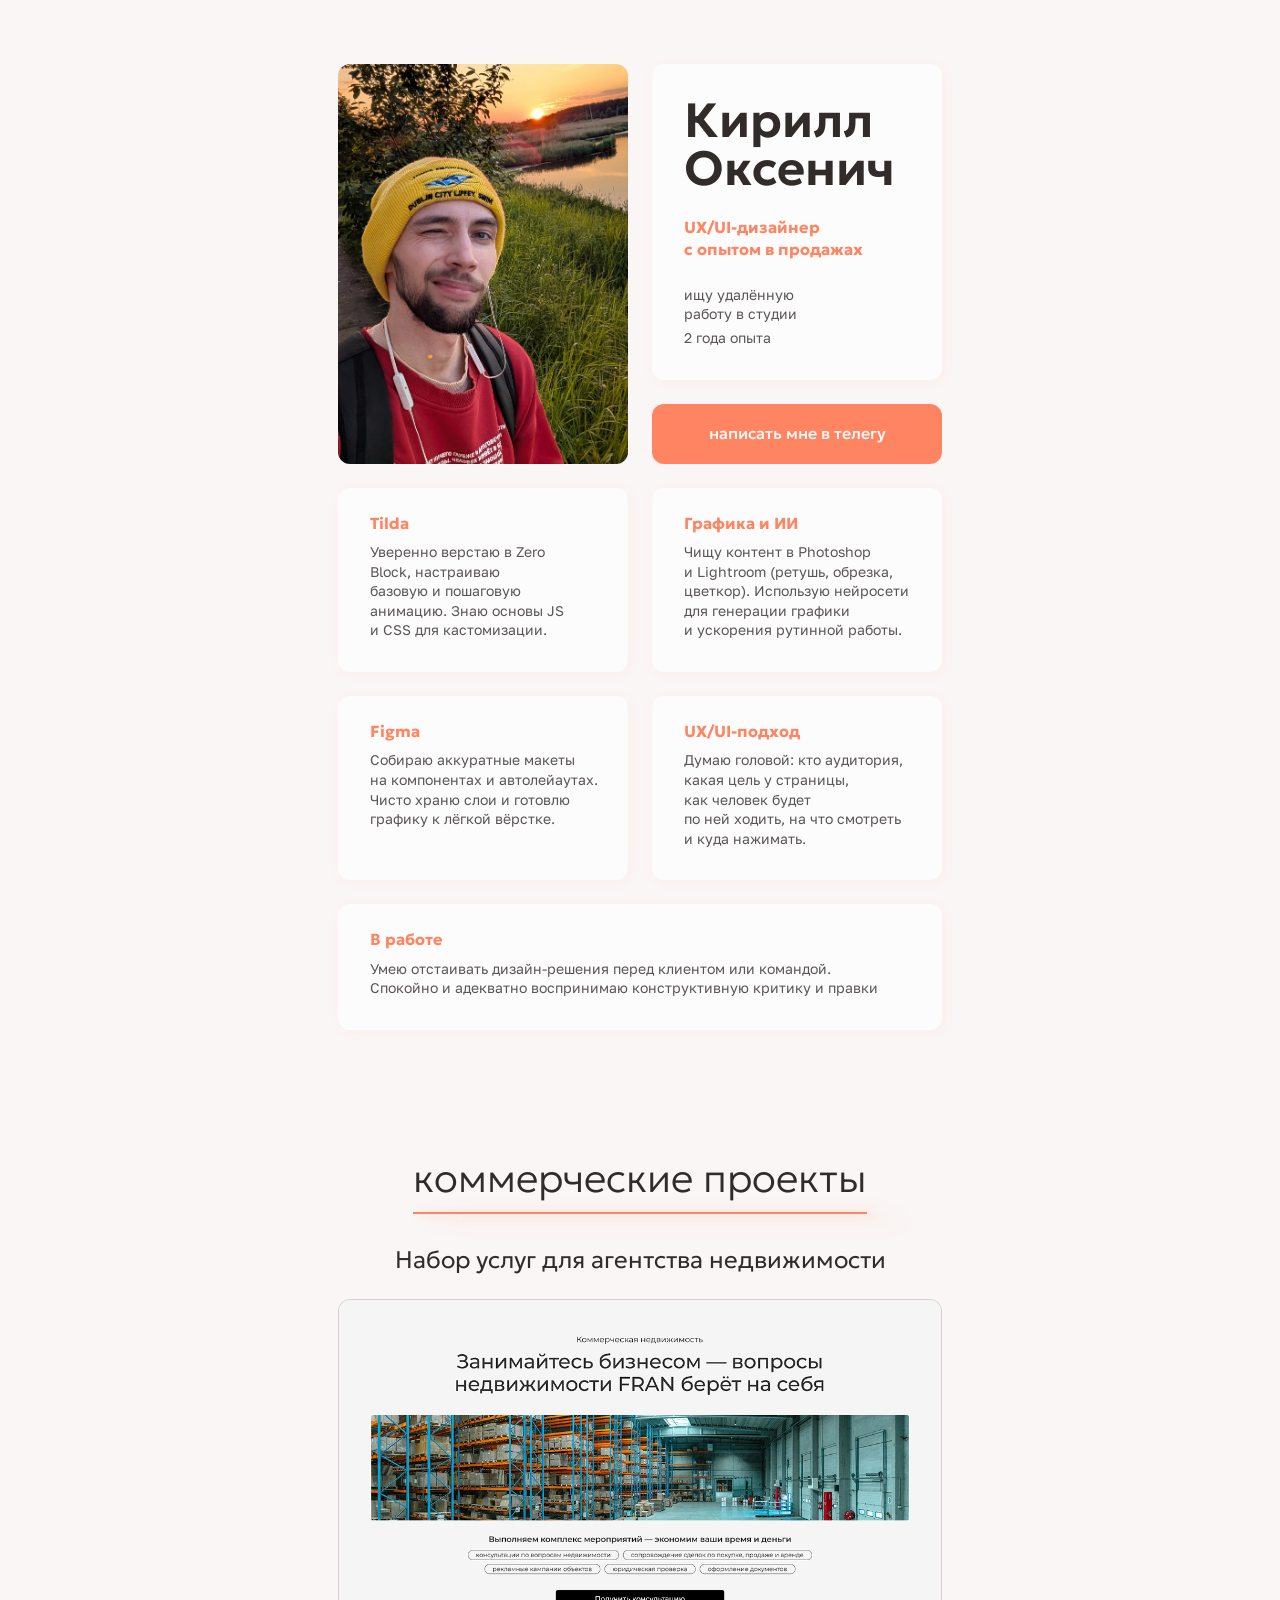
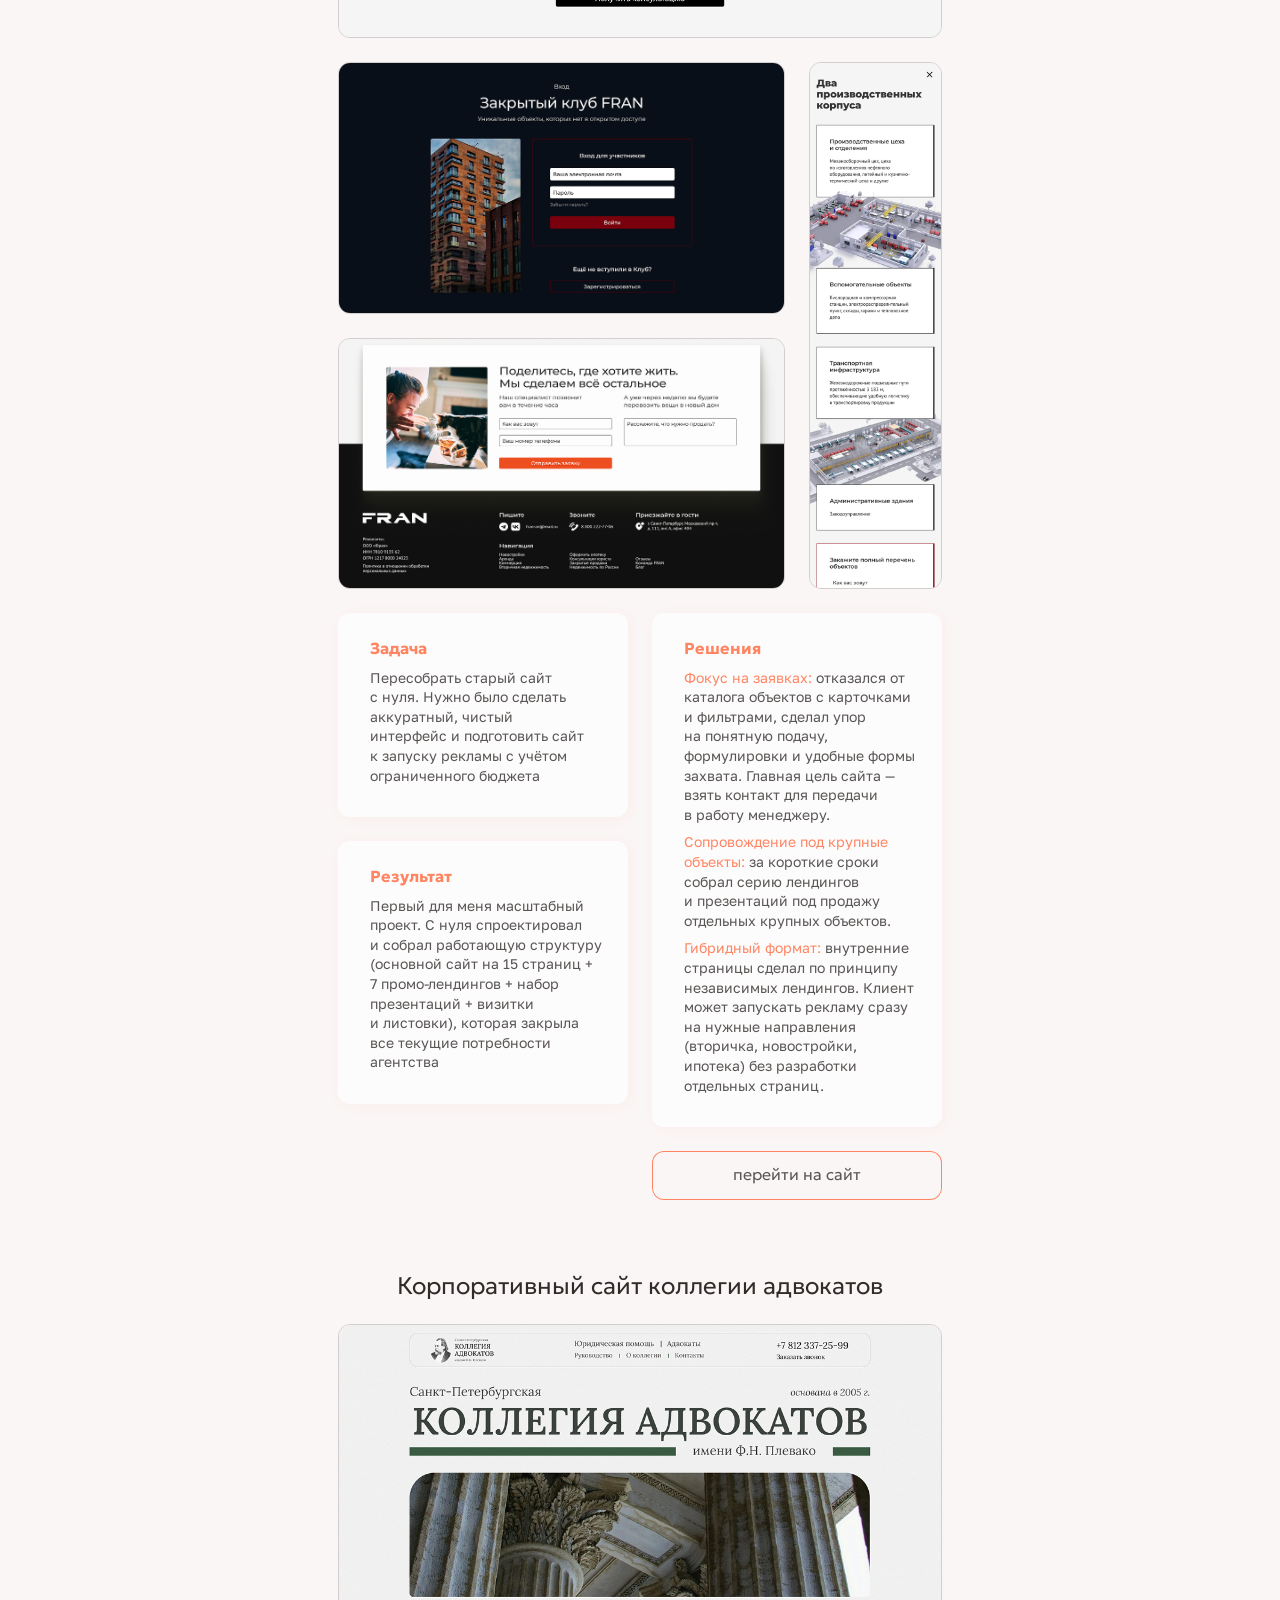
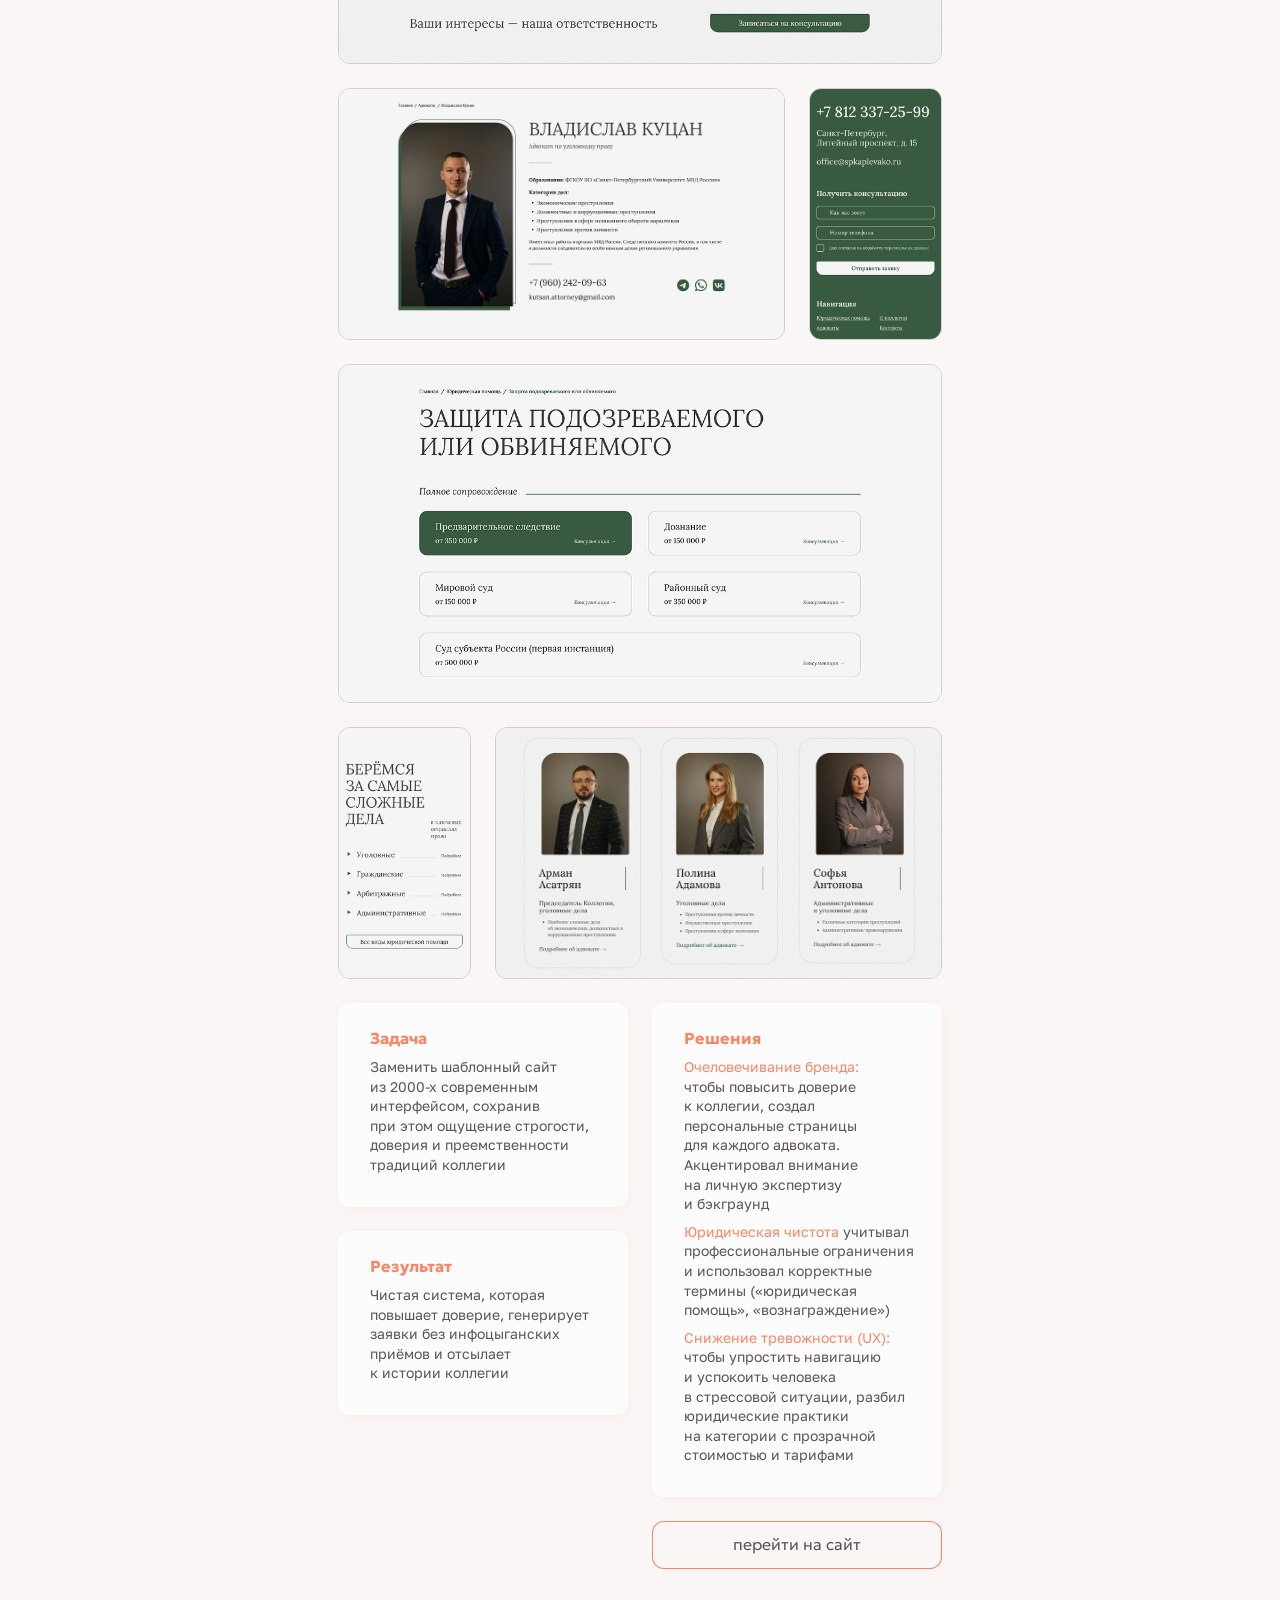
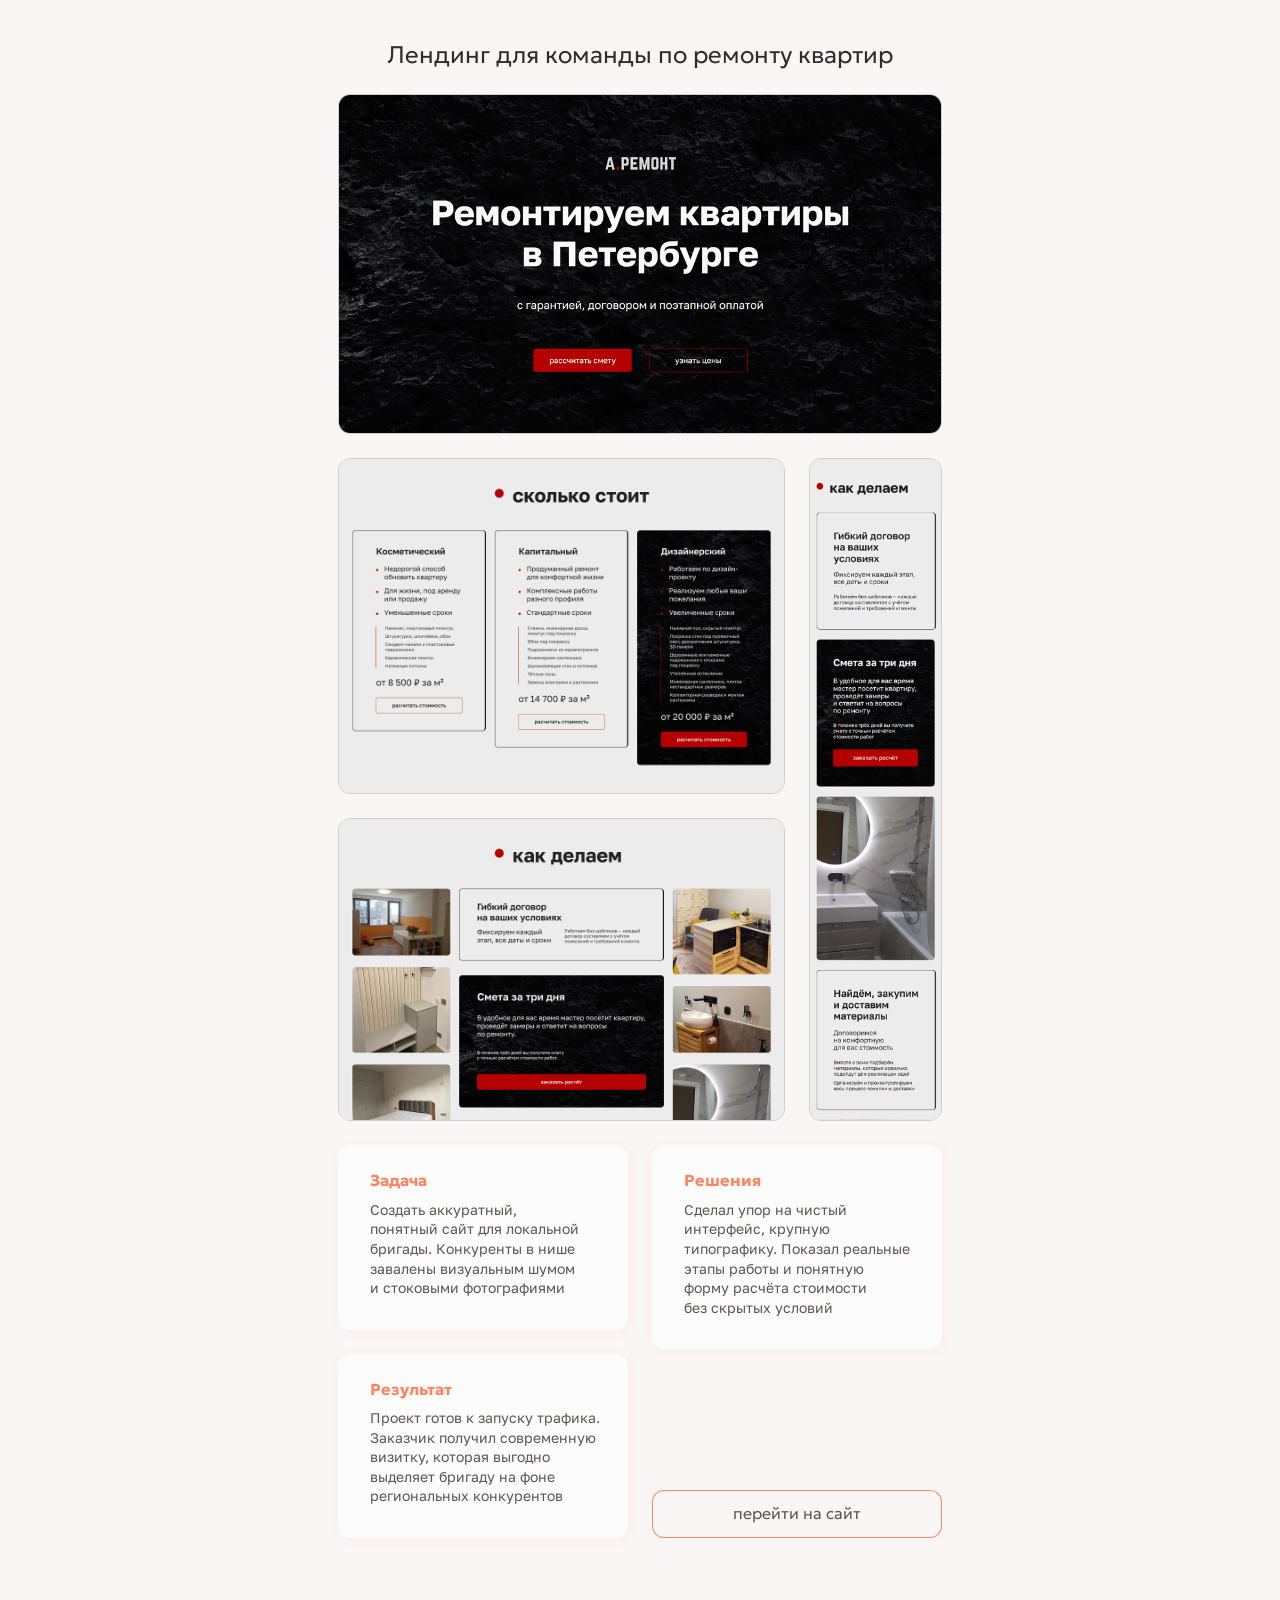
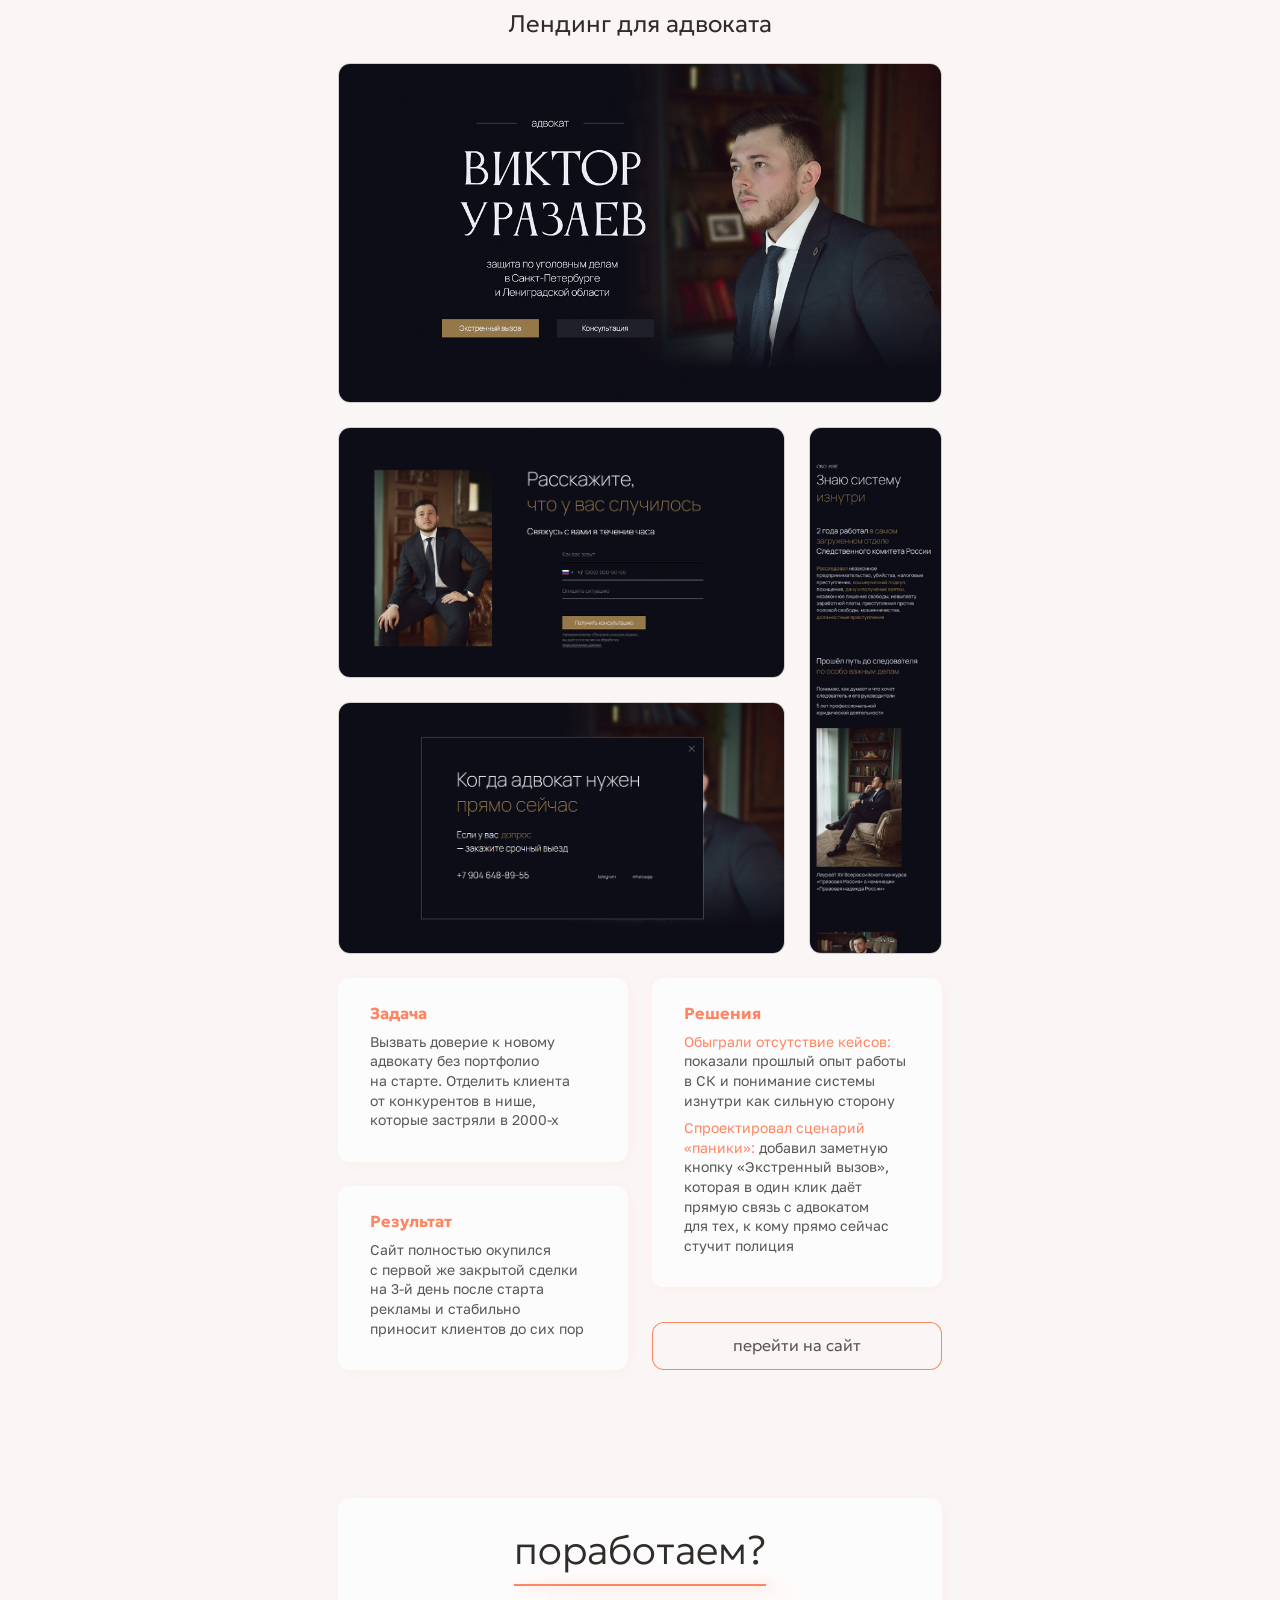
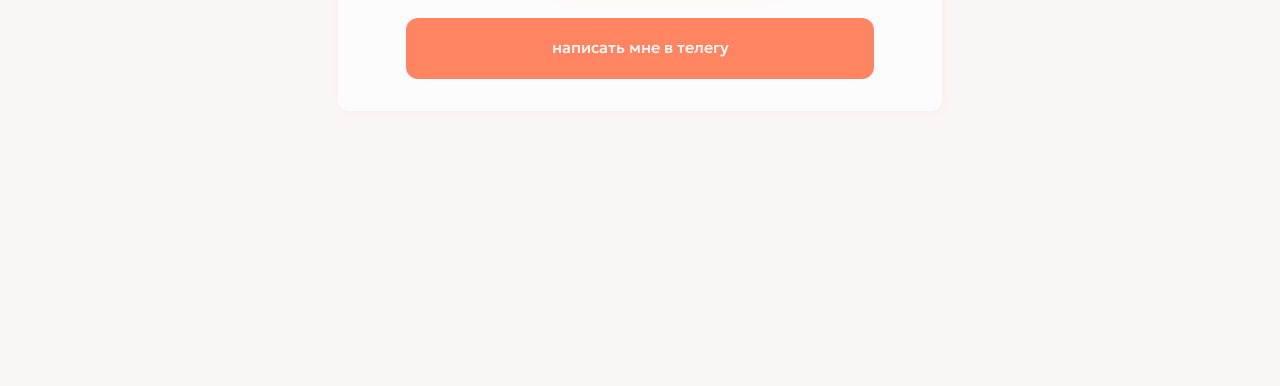
==== cv/index.html @ b20cfb23 "add cv page" ====
<!DOCTYPE html>
<html>
    <head>
        <meta charset="UTF-8">
        <meta name="viewport" content="width=device-width, initial-scale=1.0">

        <title>Кирилл Оксенич — UX/UI-дизайнер</title>

        <link rel="preconnect" href="https://fonts.googleapis.com">
        <link rel="preconnect" href="https://fonts.gstatic.com" crossorigin>
        <link href="https://fonts.googleapis.com/css2?family=Geologica:wght,CRSV@100..900,0&family=Golos+Text:wght@400..900&display=swap" rel="stylesheet">

        <link rel="stylesheet" href="../style.css">
    </head>
    <body>
        <header></header>
        <main>
            <section class="container hero">
                <div class="hero__img"><img src="../content/1-hero/hero-img.jpg" alt="Фото Кирилла"></div>
                <div class="hero__info card">
                    <h1>Кирилл Оксенич</h1>
                    <h2 class="hero__role">UX/UI-дизайнер с опытом в продажах</h2>
                    <ul class="hero__desc">
                        <li>ищу удалённую работу в студии</li>
                        <li>2 года опыта</li>
                    </ul>
                </div>
                <a href="https://t.me/oftasento" class="btn btn--primary" target="_blank" rel="noopener noreferrer">
                    написать мне в телегу
                </a>
                <ul class="hero__skill-list">
                    <li class="card">
                        <h4>Tilda</h4>
                        <p>Уверенно верстаю в Zero Block, настраиваю базовую и пошаговую анимацию. Знаю основы JS и CSS для кастомизации.</p>
                    </li>
                    <li class="card">
                        <h4>Графика и ИИ</h4>
                        <p>Чищу контент в Photoshop и Lightroom (ретушь, обрезка, цветкор). Использую нейросети для генерации графики и ускорения рутинной работы.</p>
                    </li>
                    <li class="card">
                        <h4>Figma</h4>
                        <p>Собираю аккуратные макеты на компонентах и автолейаутах. Чисто храню слои и готовлю графику к лёгкой вёрстке.</p>
                    </li>
                    <li class="card">
                        <h4>UX/UI-подход</h4>
                        <p>Думаю головой: кто аудитория, какая цель у страницы, как человек будет по ней ходить, на что смотреть и куда нажимать.</p>
                    </li>
                    <li class="card">
                        <h4>В работе</h4>
                        <p>Умею отстаивать дизайн-решения перед клиентом или командой. Спокойно и адекватно воспринимаю конструктивную критику и правки</p>
                    </li>
                </ul>
            </section>
            <section class="container cases">
                <h2>коммерческие проекты</h2>
                <article class="cases__item">
                    <h3>Набор услуг для агентства недвижимости</h3>
                    <div class="cases__img-grid cases__img-grid--1">
                        <div class="cases__img"><img src="../content/2-cases/1/1.png" alt="Скриншот первого экрана сайта"></div>
                        <div class="cases__img"><img src="../content/2-cases/1/2.png" alt="Скриншот формы входа"></div>
                        <div class="cases__img"><img src="../content/2-cases/1/3.png" alt="Скриншот формы заявки"></div>
                        <div class="cases__img"><img src="../content/2-cases/1/4.png" alt="Скриншот мобильной версии"></div>
                    </div>
                    <div class="cases__desc">
                        <div class="cases__desc-1-col">
                            <div class="card">
                                <h4>Задача</h4>
                                <p>Пересобрать старый сайт с нуля. Нужно было сделать аккуратный, чистый интерфейс и подготовить сайт к запуску рекламы с учётом ограниченного бюджета</p>
                            </div>
                            <div class="card">
                                <h4>Результат</h4>
                                <p>Первый для меня масштабный проект. С нуля спроектировал и собрал работающую структуру (основной сайт на 15 страниц + 7 промо-лендингов + набор презентаций + визитки и листовки), которая закрыла все текущие потребности агентства</p>
                            </div>
                        </div>
                        <div class="cases__desc-2-col">
                            <div class="card">
                                <h4>Решения</h4>
                                <p><span class="text--highlight">Гибридный формат:</span> внутренние страницы сделал по принципу независимых лендингов. Клиент может запускать рекламу сразу на нужные направления (вторичка, новостройки, ипотека) без разработки отдельных страниц.</p>
                                <p><span class="text--highlight">Фокус на заявках:</span> отказался от каталога объектов с карточками и фильтрами, сделал упор на понятную подачу, формулировки и удобные формы захвата. Главная цель сайта — взять контакт для передачи в работу менеджеру.</p>
                                <p><span class="text--highlight">Сопровождение под крупные объекты:</span> за короткие сроки собрал серию лендингов и презентаций под продажу отдельных крупных объектов.</p>
                            </div>
                            <a href="https://fran.agency/novostroyki" class="btn btn--secondary" target="_blank" rel="noopener noreferrer">перейти на сайт</a>
                        </div>
                    </div>
                </article>
                <article class="cases__item">
                    <h3>Корпоративный сайт коллегии адвокатов</h3>
                    <div class="cases__img-grid cases__img-grid--2">
                        <div class="cases__img"><img src="../content/2-cases/2/1.png" alt="Скриншот первого экрана сайта"></div>
                        <div class="cases__img"><img src="../content/2-cases/2/2.png" alt="Скриншот формы входа"></div>
                        <div class="cases__img"><img src="../content/2-cases/2/3.png" alt="Скриншот формы заявки"></div>
                        <div class="cases__img"><img src="../content/2-cases/2/4.png" alt="Скриншот мобильной версии"></div>
                        <div class="cases__img"><img src="../content/2-cases/2/5.png" alt="Скриншот мобильной версии"></div>
                        <div class="cases__img"><img src="../content/2-cases/2/6.png" alt="Скриншот мобильной версии"></div>
                    </div>
                    <div class="cases__desc">
                        <div class="cases__desc-1-col">
                            <div class="card">
                                <h4>Задача</h4>
                                <p>Заменить шаблонный сайт из 2000-х современным интерфейсом, сохранив при этом ощущение строгости, доверия и преемственности традиций коллегии</p>
                            </div>
                            <div class="card">
                                <h4>Результат</h4>
                                <p>Чистая система, которая повышает доверие, генерирует заявки без инфоцыганских приёмов и отсылает к истории коллегии</p>
                            </div>
                        </div>
                        <div class="cases__desc-2-col">
                            <div class="card">
                                <h4>Решения</h4>
                                <p><span class="text--highlight">Снижение тревожности (UX):</span> чтобы упростить навигацию и успокоить человека в стрессовой ситуации, разбил юридические практики на категории с прозрачной стоимостью и тарифами</p>
                                <p><span class="text--highlight">Очеловечивание бренда:</span> чтобы повысить доверие к коллегии, создал персональные страницы для каждого адвоката. Акцентировал внимание на личную экспертизу и бэкграунд</p>
                                <p><span class="text--highlight">Юридическая чистота</span> учитывал профессиональные ограничения и использовал корректные термины («юридическая помощь», «вознаграждение»)</p>
                            </div>
                            <a href="https://spka-plevako.ru" class="btn btn--secondary" target="_blank" rel="noopener noreferrer">перейти на сайт</a>
                        </div>
                    </div>
                </article>
                <article class="cases__item">
                    <h3>Лендинг для команды по ремонту квартир</h3>
                    <div class="cases__img-grid cases__img-grid--3">
                        <div class="cases__img"><img src="../content/2-cases/3/1.png" alt="Скриншот первого экрана сайта"></div>
                        <div class="cases__img"><img src="../content/2-cases/3/2.png" alt="Скриншот формы входа"></div>
                        <div class="cases__img"><img src="../content/2-cases/3/3.png" alt="Скриншот формы заявки"></div>
                        <div class="cases__img"><img src="../content/2-cases/3/4.png" alt="Скриншот формы заявки"></div>
                    </div>
                    <div class="cases__desc">
                        <div class="cases__desc-1-col">
                            <div class="card">
                                <h4>Задача</h4>
                                <p>Создать аккуратный, понятный сайт для локальной бригады. Конкуренты в нише завалены визуальным шумом и стоковыми фотографиями</p>
                            </div>
                            <div class="card">
                                <h4>Результат</h4>
                                <p>Проект готов к запуску трафика. Заказчик получил современную визитку, которая выгодно выделяет бригаду на фоне региональных конкурентов</p>
                            </div>
                        </div>
                        <div class="cases__desc-2-col">
                            <div class="card">
                                <h4>Решения</h4>
                                <p>Сделал упор на чистый интерфейс, крупную типографику. Показал реальные этапы работы и понятную форму расчёта стоимости без скрытых условий</p>
                            </div>
                            <a href="https://aremont78.ru" class="btn btn--secondary" target="_blank" rel="noopener noreferrer">перейти на сайт</a>
                        </div>
                    </div>
                </article>
                <article class="cases__item">
                    <h3>Лендинг для адвоката</h3>
                    <div class="cases__img-grid cases__img-grid--1">
                        <div class="cases__img"><img src="../content/2-cases/4/1.png" alt="Скриншот первого экрана сайта"></div>
                        <div class="cases__img"><img src="../content/2-cases/4/2.png" alt="Скриншот формы входа"></div>
                        <div class="cases__img"><img src="../content/2-cases/4/3.png" alt="Скриншот формы заявки"></div>
                        <div class="cases__img"><img src="../content/2-cases/4/4.png" alt="Скриншот мобильной версии"></div>
                    </div>
                    <div class="cases__desc">
                        <div class="cases__desc-1-col">
                            <div class="card">
                                <h4>Задача</h4>
                                <p>Вызвать доверие к новому адвокату без портфолио на старте. Отделить клиента от конкурентов в нише, которые застряли в 2000-х</p>
                            </div>
                            <div class="card">
                                <h4>Результат</h4>
                                <p>Сайт полностью окупился с первой же закрытой сделки на 3-й день после старта рекламы и стабильно приносит клиентов до сих пор</p>
                            </div>
                        </div>
                        <div class="cases__desc-2-col">
                            <div class="card">
                                <h4>Решения</h4>
                                <p><span class="text--highlight">Спроектировал сценарий «паники»:</span> добавил заметную кнопку «Экстренный вызов», которая в один клик даёт прямую связь с адвокатом для тех, к кому прямо сейчас стучит полиция</p>
                                <p><span class="text--highlight">Обыграли отсутствие кейсов:</span> показали прошлый опыт работы в СК и понимание системы изнутри как сильную сторону</p>
                            </div>
                            <a href="https://advocate-urazaev.ru/" class="btn btn--secondary" target="_blank" rel="noopener noreferrer">перейти на сайт</a>
                        </div>
                    </div>
                </article>
            </section>
            <section class="container contact">
                <div class="contact__card">
                    <h2>поработаем?</h2>
                    <a href="https://t.me/oftasento" class="btn btn--primary" target="_blank" rel="noopener noreferrer">
                        написать мне в телегу
                    </a>
                </div>
            </section>
        </main>
        <footer></footer>
    </body>
</html>
---- style.css ----
/* ====================== CSS RESET ====================== */

*, *::before, *::after {
    box-sizing: border-box;
    margin: 0;
    padding: 0;
}

img {
    display: block;
    max-width: 100%;
    height: auto;
}

ul {
    list-style: none;
}

a {
    text-decoration: none;
    color: inherit;
}

/* ====================== CSS Variables ====================== */

:root {
    --bg-color: #FAF6F5;
    --bg-card-color: #FDFCFC;
    --accent-color: #FF8562;
    --text-color: #5A5655;
    --heading-color: #312B29;
    --img-border-color: #D2CECD;

    --heading-h1: 600 48px / 1.0 "Geologica", sans-serif;
    --heading-h2: 200 40px / 1 "Geologica", sans-serif;
    --heading-h3: 300 24px / 1.20 "Geologica", sans-serif;
    --heading-h4: 700 16px / 1.40 "Geologica", sans-serif;

    --heading-h1--mobile: 600 40px / 1.0 "Geologica", sans-serif;
    --heading-h2--mobile: 200 32px / 1 "Geologica", sans-serif;
    --heading-h3--mobile: 300 20px / 1.20 "Geologica", sans-serif; 

    --text-regular: 400 14px / 1.40 "Golos Text", sans-serif;
    --text-btn--primary: 500 16px / 1.40 "Geologica", sans-serif;
    --text-btn--secondary: 300 16px / 1.40 "Geologica", sans-serif;
}

/* ====================== CSS Global ====================== */

body {
    background-color: var(--bg-color);
    color: var(--text-color);
    font: var(--text-regular);

    overflow-x: hidden;

    display: flex;
    flex-direction: column;
    min-height: 100vh;

    -webkit-font-smoothing: antialiased;
    -moz-osx-font-smoothing: grayscale;
}

main {
    flex-grow: 1;
    display: flex;
    flex-direction: column;
}

.container {
    width: 100%;
    max-width: 368px;
    margin: 0 auto;
    padding: 40px 16px;
}

.card {
    display: flex;
    flex-direction: column;
    gap: 8px;
    background-color: var(--bg-card-color);
    padding: 24px 24px 32px 32px;
    text-wrap: balance;
    border-radius: 12px;
    box-shadow: 2px 2px 14px hsl(12 100% 50% / 0.04);
}

.grid {
    display: grid;
    gap: 16px;
}

h1 {font: var(--heading-h1--mobile); color: var(--heading-color);}
h2 {font: var(--heading-h2--mobile); color: var(--heading-color);
    position: relative;
    display: inline-block;
    width: fit-content;
    padding-bottom: 16px;
}
h2::after {
    content: "";
    position: absolute;
    left: 0;
    bottom: 0;
    width: 100%;
    height: 2px;
    background-color: var(--accent-color);
    box-shadow:
    4px 1px 10px hsl(13 100% 69% / 0.29),
    17px 3px 18px hsl(13 100% 69% / 0.26),
    39px 8px 24px hsl(13 100% 69% / 0.15),
    70px 14px 28px hsl(13 100% 69% / 0.04);
}
h3 {font: var(--heading-h3--mobile); color: var(--heading-color);}
h4 {font: var(--heading-h4); color: var(--accent-color);}

.text--highlight {
    color: var(--accent-color);
}

@media (min-width: 640px) {
    .container { max-width: 732px; }
    h3 { font: var(--heading-h3); }
}

@media (min-width: 960px) {
    .container { padding: 64px 24px; }
    h1 { font: var(--heading-h1); }
    h2 { font: var(--heading-h2); }
    
}

@media (min-width: 1280px) {
    .container { max-width: 1488px; }
}

/* ====================== BUTTONS ====================== */

.btn {
    display: block;
    width: 100%;
    max-width: 468px;
    padding: 18px 24px 20px;
    border-radius: 12px;
    text-align: center;
    align-self: start;
    transition:
        background-color 200ms ease-in-out,
        outline 200ms ease-in-out,
        box-shadow 200ms ease-in-out,
        transform 10ms ease-in-out;
}

.btn--primary {
    color: var(--bg-color);
    font: var(--text-btn--primary);
    background-color: var(--accent-color);
    outline: 1px solid transparent;
    outline-offset: 2px;
}
.btn--primary:hover {
    background-color: color-mix(in srgb, var(--accent-color), #000 4%);
    outline: 1px solid var(--accent-color);
    outline-offset: 2px;
}
.btn--primary:active {
    background-color: color-mix(in srgb, var(--accent-color), #000 8%);
    transform: scale(0.99);
}

.btn--secondary {
    background-color: transparent;
    box-shadow: inset 0 0 0 1px var(--accent-color);
    font: var(--text-btn--secondary);
    padding: 12px 24px 14px;
}
.btn--secondary:hover {
    box-shadow: inset 0 0 0 2px var(--accent-color);
}
.btn--secondary:active {
    transform: scale(0.99);
}

/* ====================== Hero Section ====================== */

.hero, .hero__info, .hero__skill-list { gap: 16px; }

.hero {
    display: grid;
}

.hero__img {
    width: 100%;
    border-radius: 12px;
    overflow: hidden;
    aspect-ratio: 1 / 1;
    position: relative;
}

.hero__img img {
    width: 100%;
    height: 100%;
    object-fit: cover;
    position: absolute;
    top: 0;
    left: 0;
}

.hero__info {
    padding: 32px;
    max-width: 354px;
}

.hero__role {
    font: var(--heading-h4);
    color: var(--accent-color);
    border-bottom: none;
    padding: 0;
}

.hero__role::after { display: none; }

.hero__desc {
    display: flex;
    flex-direction: column;
    gap: 4px;
}

.hero__skill-list {
    display: flex;
    flex-direction: column;
}

@media (min-width: 640px) {
    .hero { grid-template-columns: 1fr 1fr; }
    .hero__img { aspect-ratio: auto; grid-column: 1; grid-row: 1 / 3; }
    .hero__info { grid-column: 2; grid-row: 1; }
    .hero .btn { grid-column: 2; grid-row: 2; }
    .hero__skill-list { grid-column: 1 / -1; display: grid; grid-template-columns: 1fr 1fr; }
    .hero__skill-list :last-child { grid-column: 1 / -1; }
}

@media (min-width: 960px) {
    .hero__img { max-width: 360px; justify-self: end; }
    .hero, .hero__info, .hero__skill-list { gap: 24px; }
}

@media (min-width: 1280px) {
    .hero { grid-template-columns: repeat(4, 1fr); grid-template-rows: auto 60px auto }
    .hero__img { grid-column: 2; grid-row: 1 / 3; }
    .hero__info { grid-column: 3; grid-row: 1; align-self: end; }
    .hero .btn { grid-column: 3; grid-row: 2; }
    .hero__skill-list { grid-column: 2 / 4; grid-row: 3; }
}

/* ====================== Cases Section ====================== */

.cases {
    display: flex;
    flex-direction: column;
    gap: 32px;
}

.cases__item, .cases__desc, .cases__desc-1-col, .cases__desc-2-col, .cases__img-grid { gap: 16px; }

.cases__item {
    display: grid;
    margin-bottom: 32px;
}

.cases :last-child {
    margin-bottom: 0;
}

.cases__desc-1-col, .cases__desc-2-col { display: contents; }

.cases__desc {
    display: grid;
}

.cases__desc :nth-child(2) { order: 1; }

.cases__img {
    width: 100%;
    min-height: 0;
    border-radius: 12px;
    overflow: hidden;
    border: 1px solid var(--img-border-color);
    position: relative;
}

.cases__img img {
    width: 100%;
    height: 100%;
    object-fit: cover;
    object-position: top;
    position: absolute;
    top: 0;
    left: 0;
}

.cases__img-grid {
    display: grid;
    grid-template-columns: repeat(4, 1fr);
}

@media (min-width: 640px) {
    .cases__desc { grid-template-columns: 1fr 1fr; }
    .cases__desc-1-col { display: flex; flex-direction: column; }
    .cases__desc-2-col { display: flex; flex-direction: column; }
    .cases .btn { margin-top: auto; }
    .cases h2, .cases h3 { margin: 0 auto; }
}

@media (min-width: 960px) {
    .cases__item, .cases__desc, .cases__desc-1-col, .cases__desc-2-col, .cases__img-grid { gap: 24px; }
    .cases__item { margin-bottom: 40px;}
}

@media (min-width: 1280px) {
    .cases__item { grid-template-columns: repeat(4, 1fr);}
    .cases__item h3, .cases__desc, .cases__img-grid { grid-column: 2 / -2; }
}

/* ====================== 1st img grid ====================== */
.cases__img-grid--1 {
    grid-template-areas:
    "a a a a"
    "b b b d"
    "c c c d";
}
.cases__img-grid--1 > :nth-child(1) { grid-area: a; aspect-ratio: 16/9; }
.cases__img-grid--1 > :nth-child(2) { grid-area: b; aspect-ratio: 16/9; }
.cases__img-grid--1 > :nth-child(3) { grid-area: c; aspect-ratio: 16/9; }
.cases__img-grid--1 > :nth-child(4) { grid-area: d; }

/* ====================== 2nd img grid ====================== */
.cases__img-grid--2 {
    grid-template-areas:
    "a a a a"
    "b b b c"
    "d d d d"
    "e f f f";
}
.cases__img-grid--2 > :nth-child(1) { grid-area: a; aspect-ratio: 16/9; }
.cases__img-grid--2 > :nth-child(2) { grid-area: b; aspect-ratio: 16/9; }
.cases__img-grid--2 > :nth-child(3) { grid-area: c; }
.cases__img-grid--2 > :nth-child(4) { grid-area: d; aspect-ratio: 16/9; }
.cases__img-grid--2 > :nth-child(5) { grid-area: e; }
.cases__img-grid--2 > :nth-child(6) { grid-area: f; aspect-ratio: 16/9; }

/* ====================== 3rd img grid ====================== */
.cases__img-grid--3 {
    grid-template-areas:
    "a a a a"
    "b b b d"
    "c c c d";
}
.cases__img-grid--3 > :nth-child(2) img, .cases__img-grid--3 > :nth-child(3) img { position: relative; }
.cases__img-grid--3 > :nth-child(1) { grid-area: a; aspect-ratio: 16/9; }
.cases__img-grid--3 > :nth-child(2) { grid-area: b; }
.cases__img-grid--3 > :nth-child(3) { grid-area: c; }
.cases__img-grid--3 > :nth-child(4) { grid-area: d; }

/* ====================== Contact Section ====================== */

.contact__card {
    display: flex;
    flex-direction: column;
    gap: 32px;
    background-color: var(--bg-card-color);
    padding: 32px;
    border-radius: 12px;
    box-shadow: 2px 2px 14px hsl(12 100% 50% / 0.04);
    width: 100%;
    margin-bottom: 35%;
}

.contact__card h2, .contact__card .btn {
    margin: 0 auto;
    text-wrap: nowrap;
}

@media (min-width: 1280px) {
    .contact { display: grid; gap: 24px; grid-template-columns: repeat(4, 1fr); }
    .contact__card {grid-column: 2 / 4; align-self: start; }
}
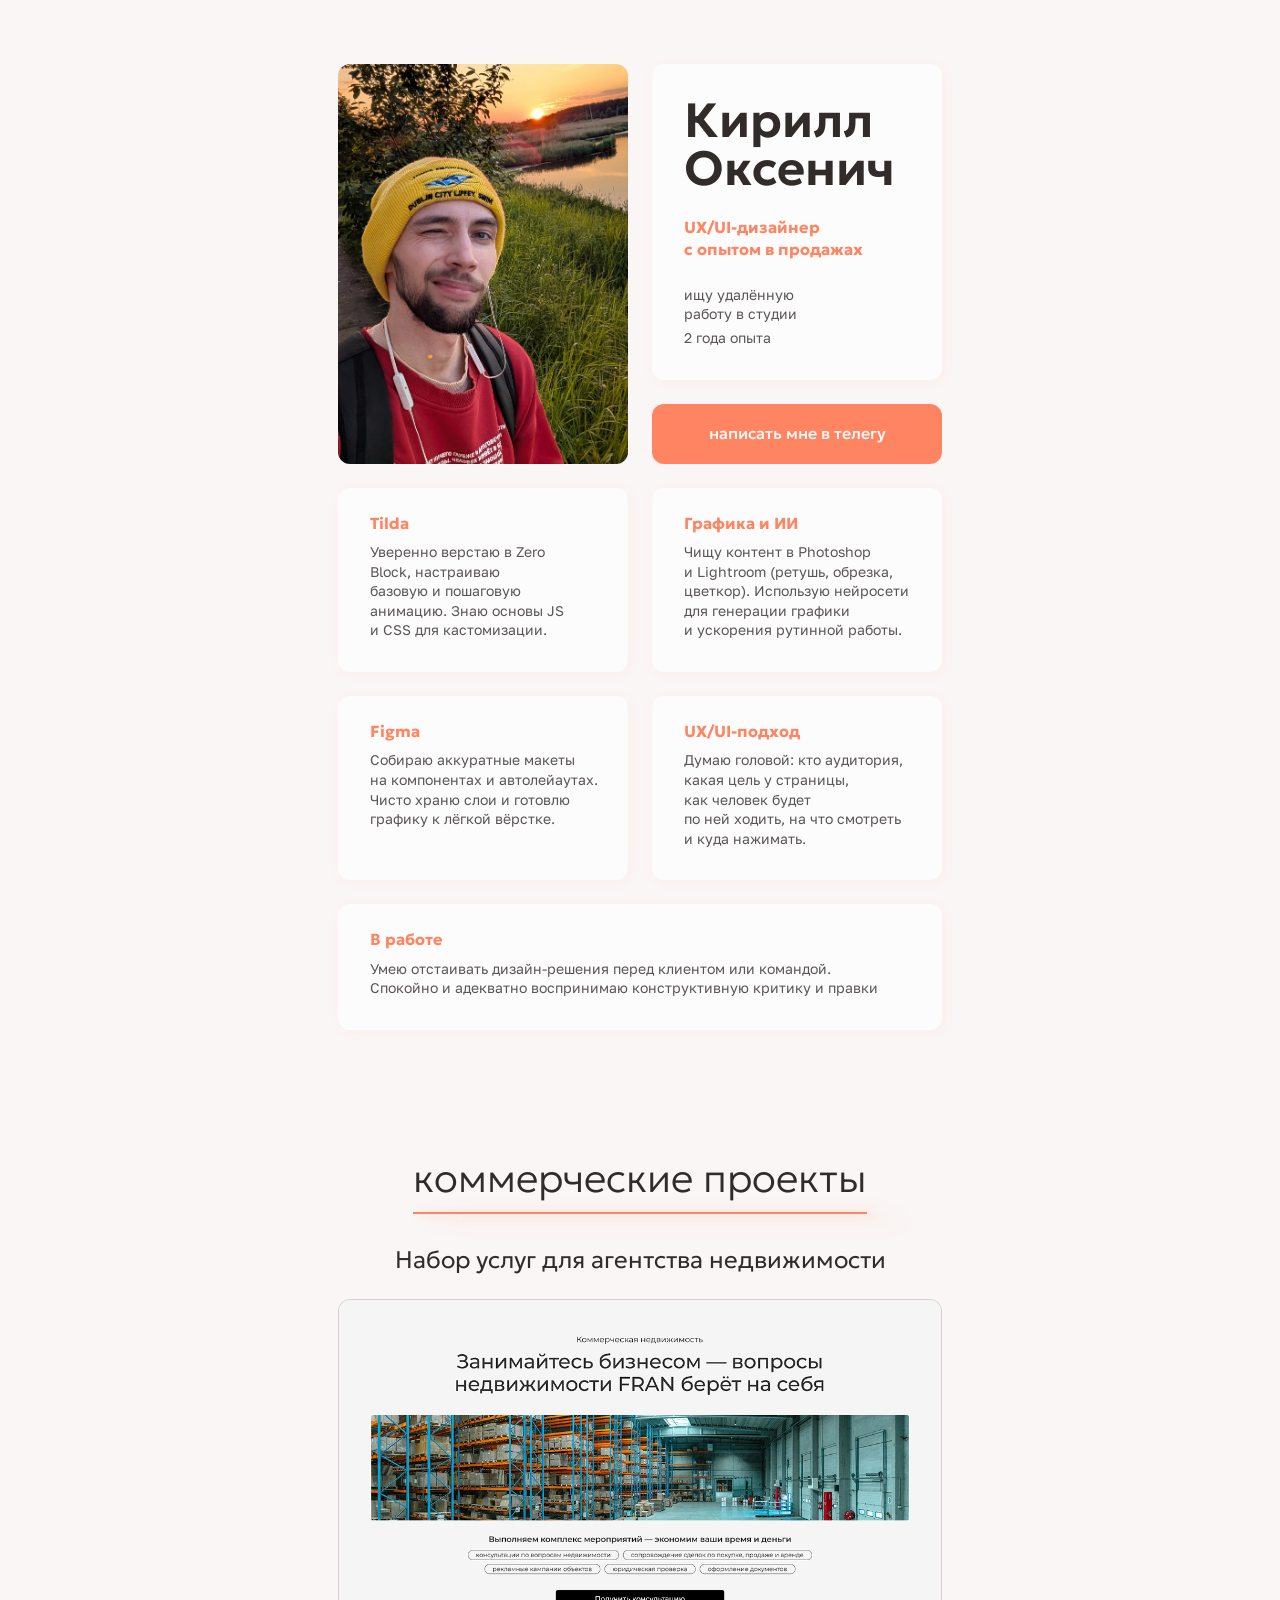
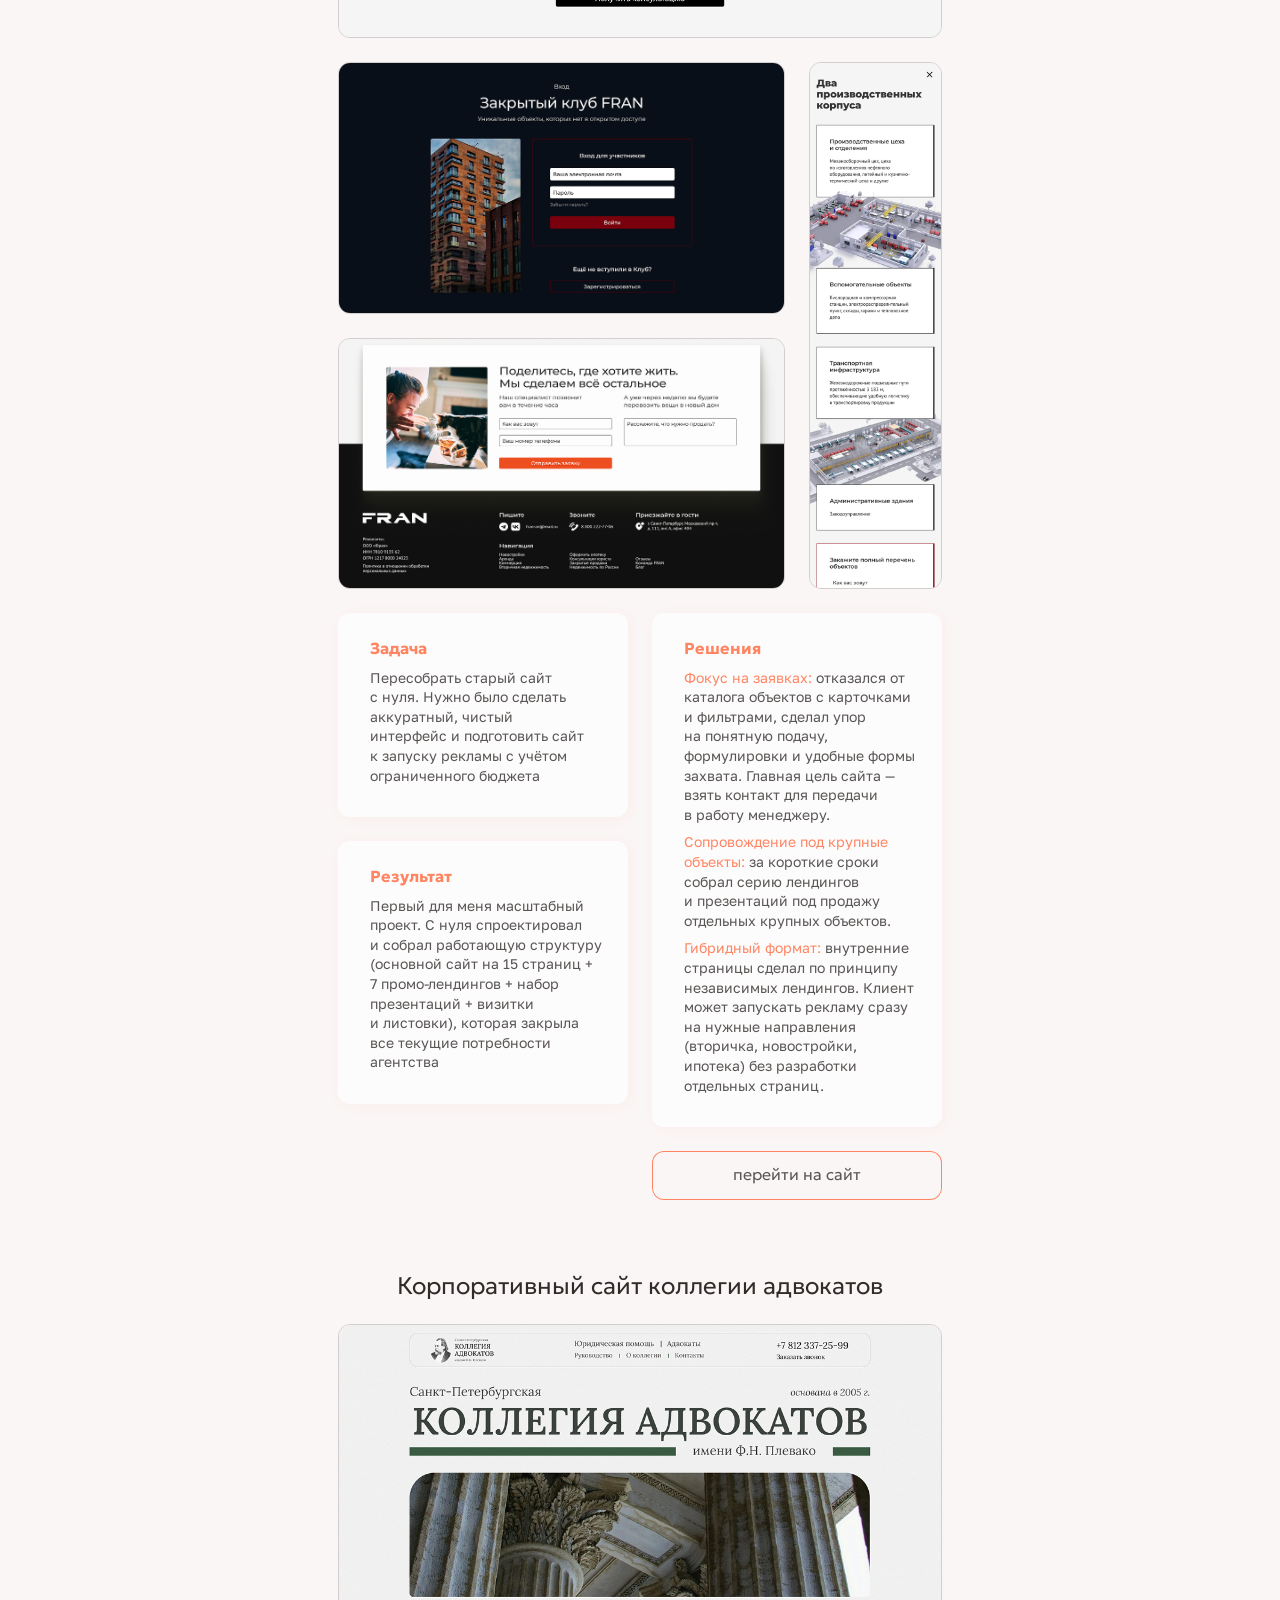
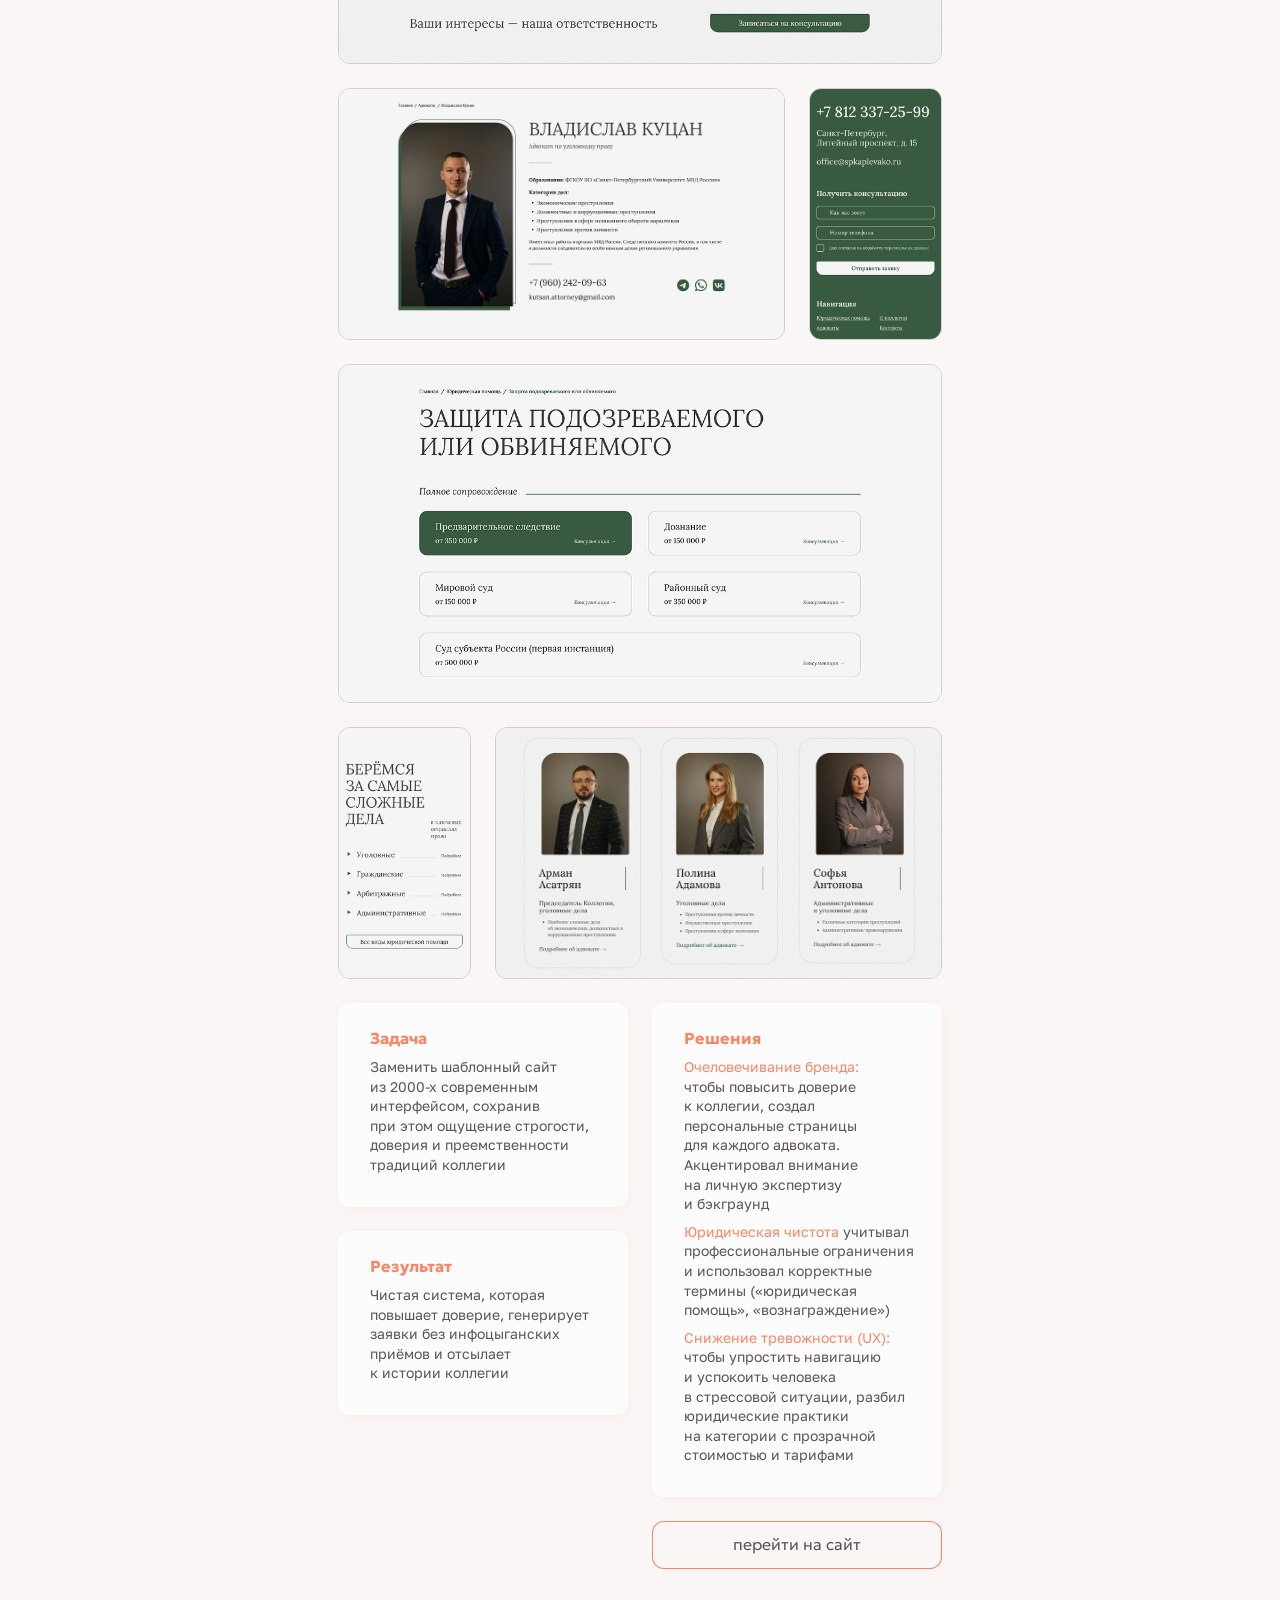
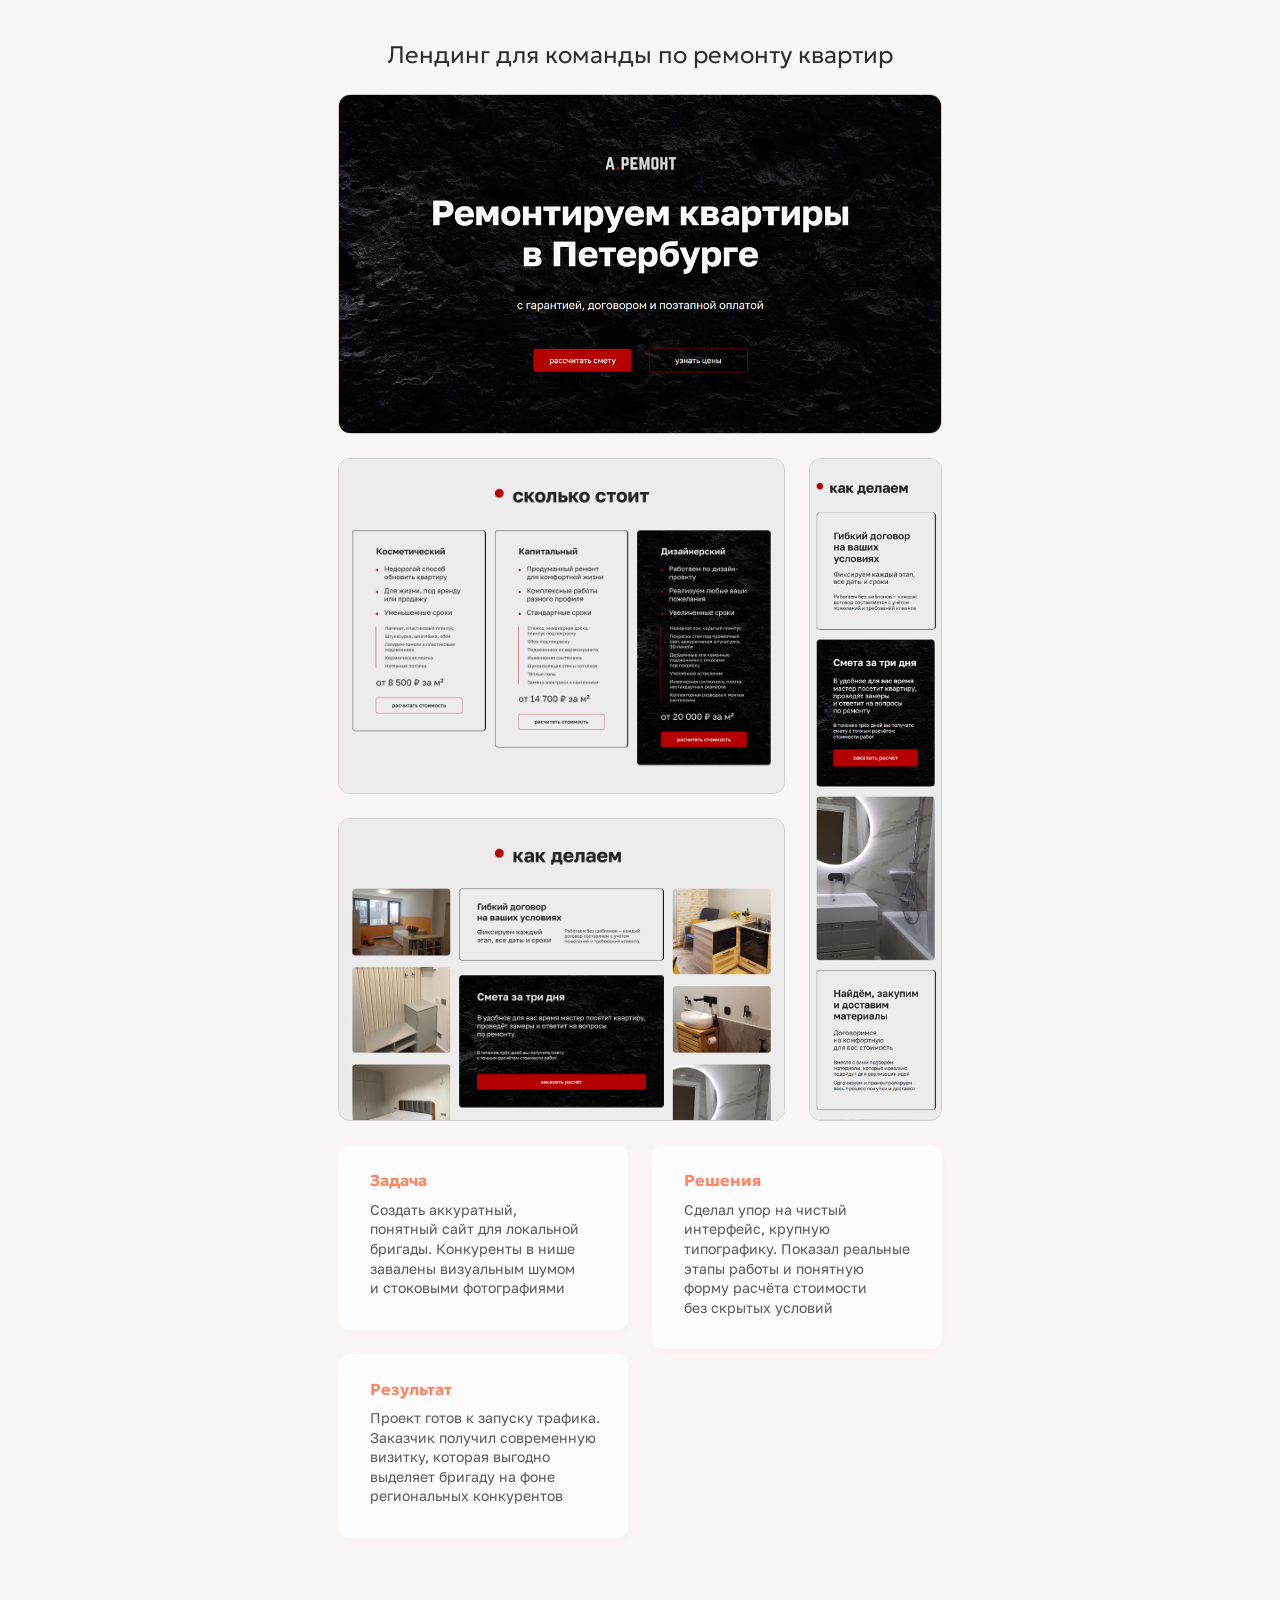
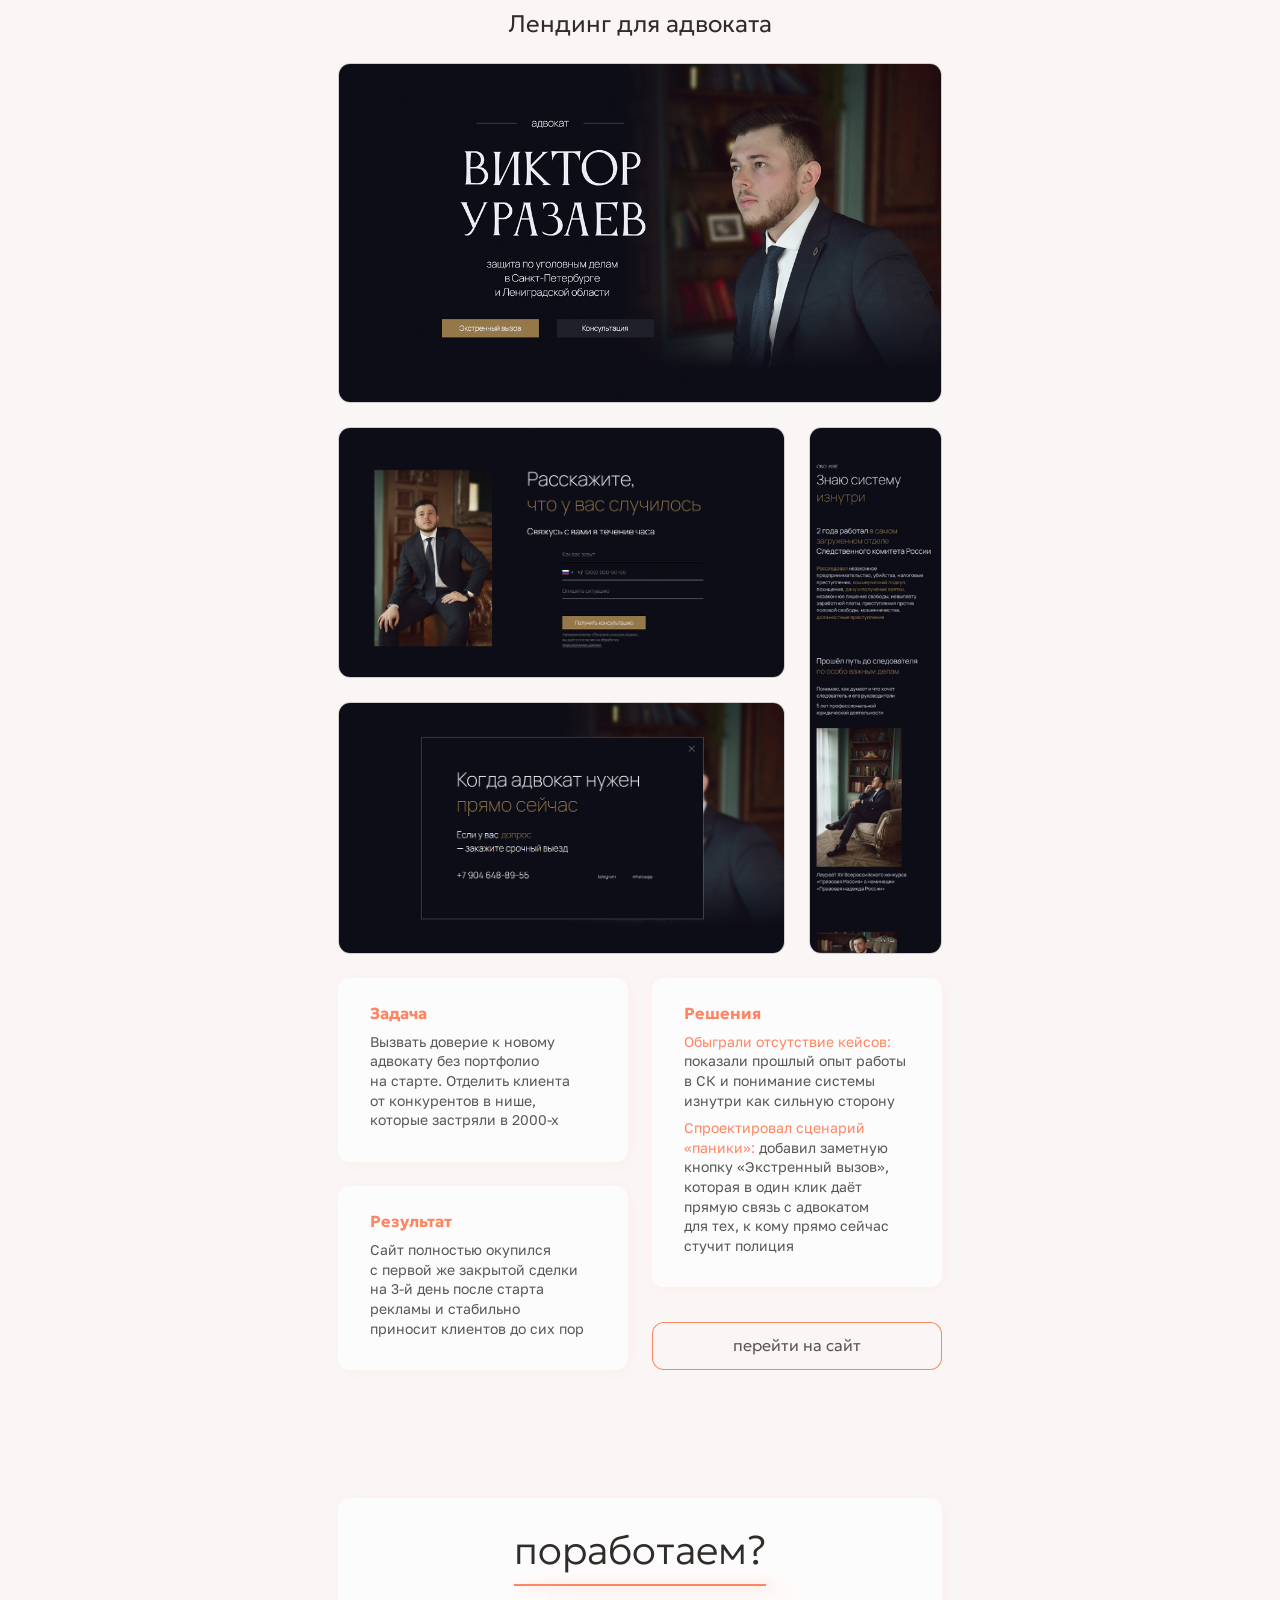
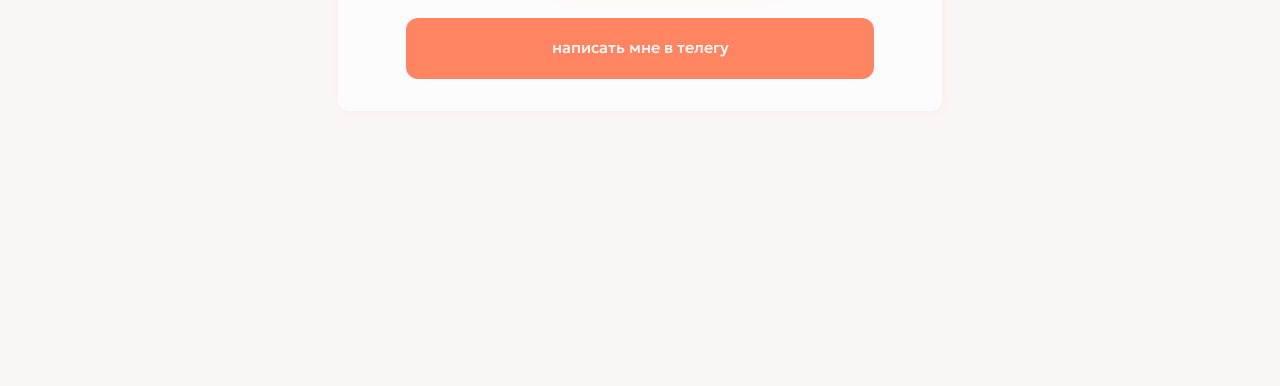
==== commit b7d67ec5: "disabled btn in А.РЕМОНТ case in both index.html" ====
--- a/cv/index.html
+++ b/cv/index.html
@@ -11,6 +11,8 @@
         <link href="https://fonts.googleapis.com/css2?family=Geologica:wght,CRSV@100..900,0&family=Golos+Text:wght@400..900&display=swap" rel="stylesheet">
 
         <link rel="stylesheet" href="../style.css">
+
+        <link rel="icon" type="image/png" href="../content/favicon.png">
     </head>
     <body>
         <header></header>
@@ -139,7 +141,9 @@
                                 <h4>Решения</h4>
                                 <p>Сделал упор на чистый интерфейс, крупную типографику. Показал реальные этапы работы и понятную форму расчёта стоимости без скрытых условий</p>
                             </div>
-                            <a href="https://aremont78.ru" class="btn btn--secondary" target="_blank" rel="noopener noreferrer">перейти на сайт</a>
+                            <!-- 
+                                <a href="https://aremont78.ru" class="btn btn--secondary" target="_blank" rel="noopener noreferrer">перейти на сайт</a>
+                            -->
                         </div>
                     </div>
                 </article>
